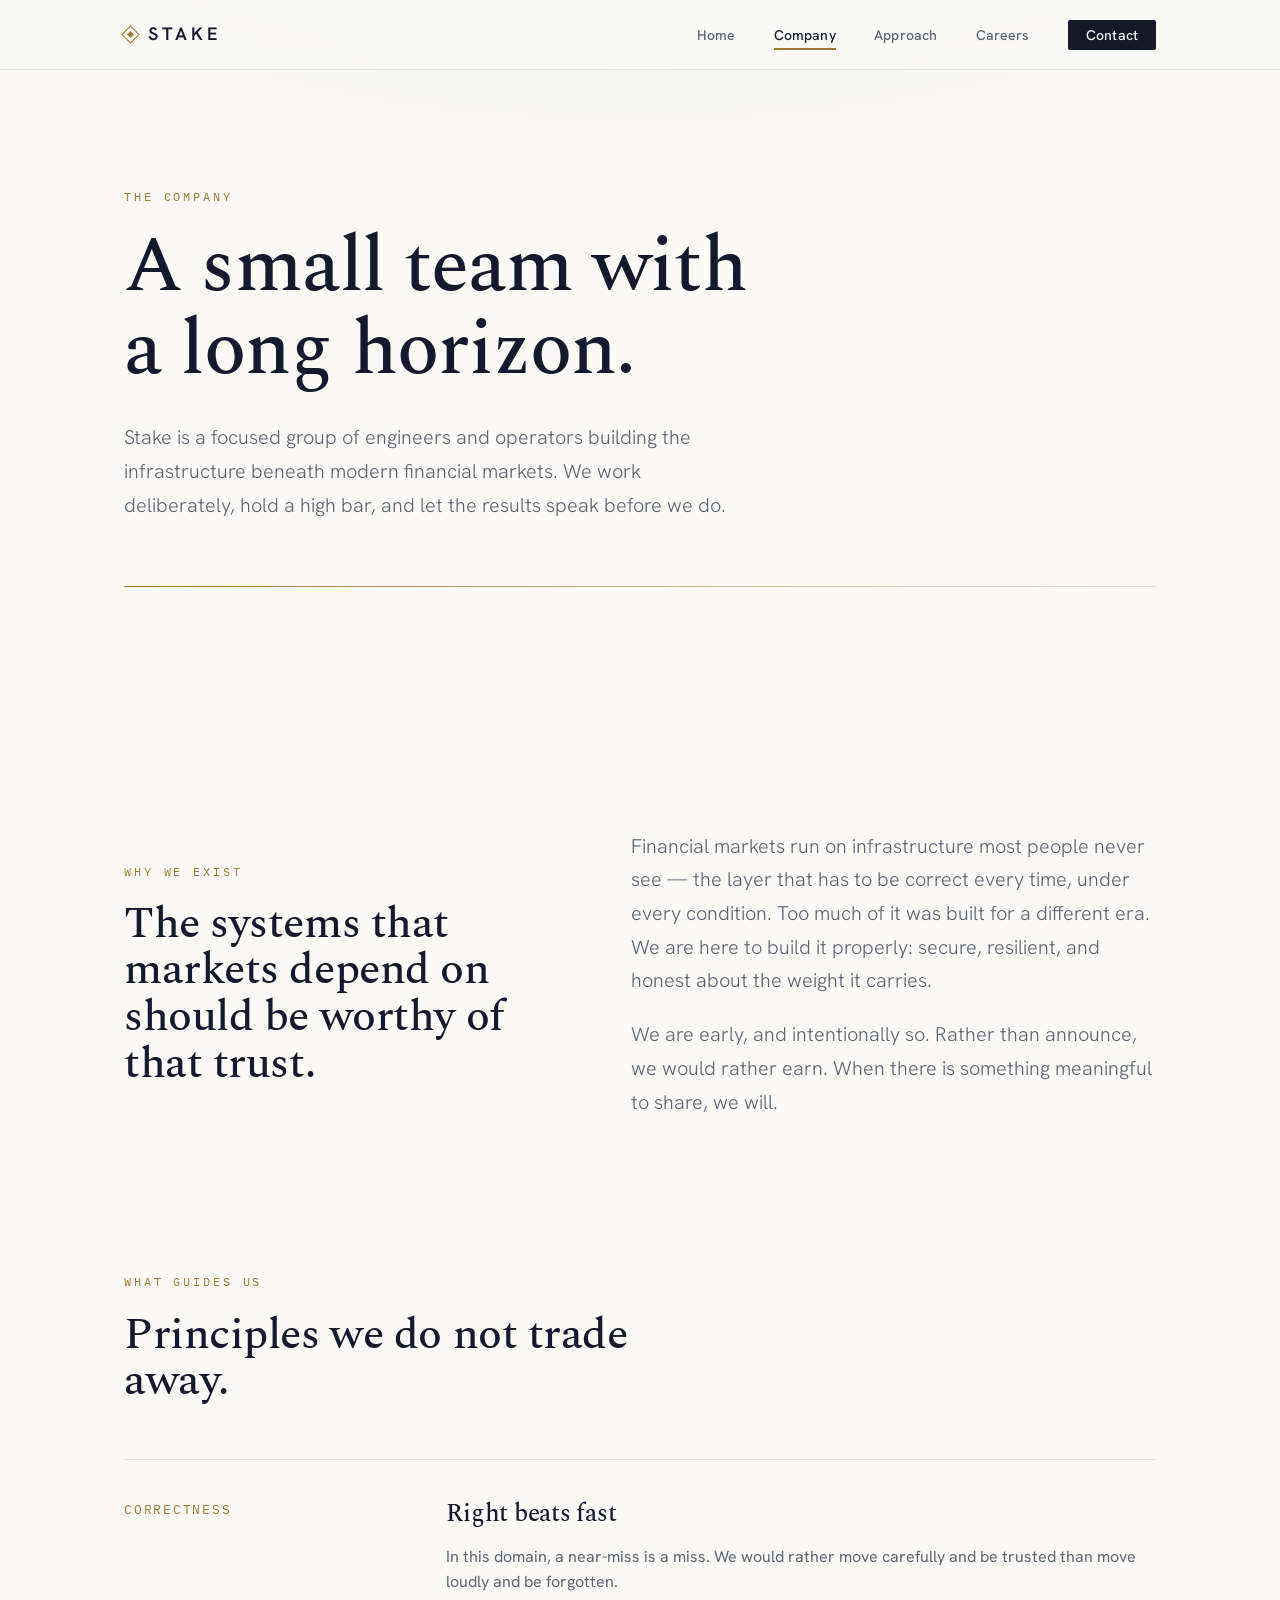
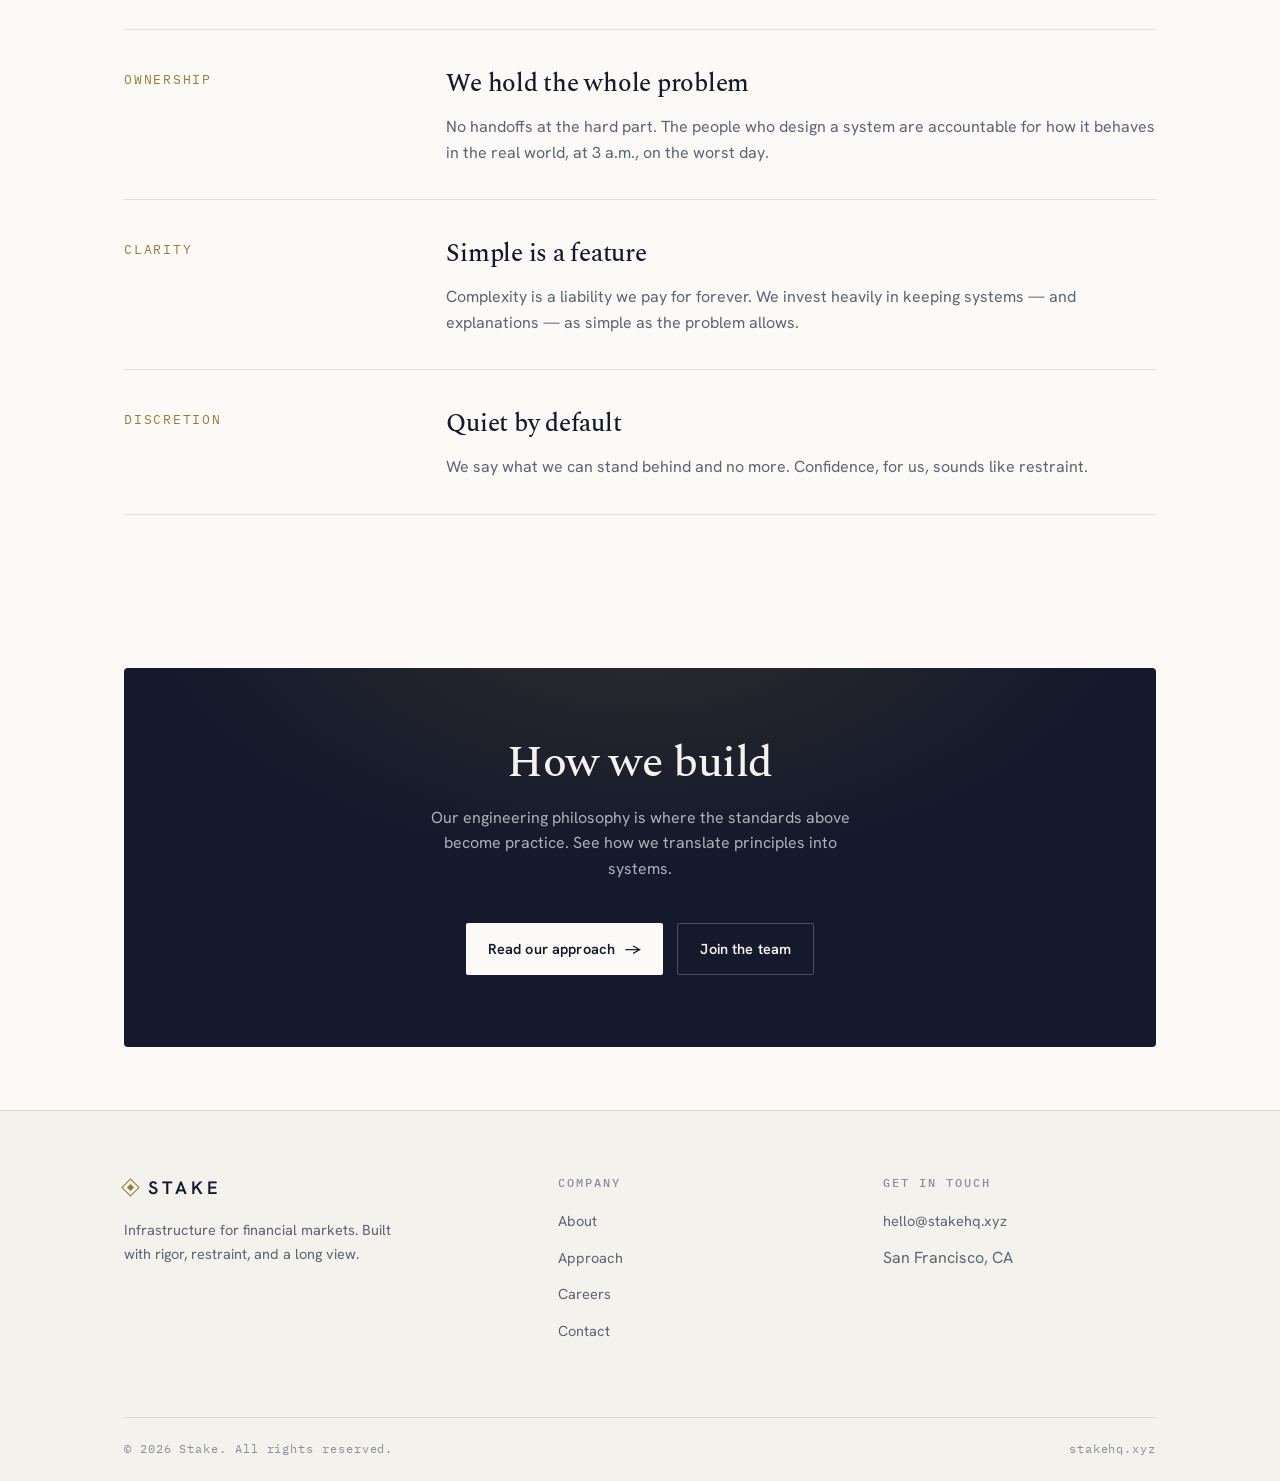
==== about.html @ 4cdca0f9 "Build multi-page institutional site: Home, Company, Approach, Careers, Contact Replace single-page s" ====
<!DOCTYPE html>
<html lang="en">
<head>
<meta charset="UTF-8" />
<meta name="viewport" content="width=device-width, initial-scale=1.0" />
<title>Company — Stake</title>
<meta name="description" content="Stake is a focused team building infrastructure for financial markets, guided by rigor, restraint, and a long view." />
<link rel="canonical" href="https://stakehq.xyz/about.html" />
<meta property="og:title" content="Company — Stake" />
<meta property="og:description" content="A focused team building infrastructure for financial markets." />
<meta property="og:type" content="website" />
<meta property="og:url" content="https://stakehq.xyz/about.html" />
<link rel="preconnect" href="https://fonts.googleapis.com" />
<link rel="preconnect" href="https://fonts.gstatic.com" crossorigin />
<link href="https://fonts.googleapis.com/css2?family=Hanken+Grotesk:wght@300;400;500;600&family=IBM+Plex+Mono:wght@400;500&family=Spectral:wght@400;500;600&display=swap" rel="stylesheet" />
<link rel="stylesheet" href="styles.css" />
</head>
<body>

  <header class="site-header">
    <div class="wrap nav">
      <a class="brand" href="index.html"><span class="mark" aria-hidden="true"></span>Stake</a>
      <button class="nav-toggle" aria-label="Menu" aria-expanded="false" aria-controls="nav-links">
        <svg viewBox="0 0 24 24" fill="none" stroke="currentColor" stroke-width="1.6"><path d="M3 6h18M3 12h18M3 18h18"/></svg>
      </button>
      <ul class="nav-links" id="nav-links">
        <li><a href="index.html">Home</a></li>
        <li><a href="about.html" aria-current="page">Company</a></li>
        <li><a href="approach.html">Approach</a></li>
        <li><a href="careers.html">Careers</a></li>
        <li><a class="nav-cta" href="contact.html">Contact</a></li>
      </ul>
    </div>
  </header>

  <main>
    <!-- Hero -->
    <section class="wrap hero">
      <p class="eyebrow fade d1">The company</p>
      <h1 class="display fade d2">A small team with<br />a long horizon.</h1>
      <p class="lede fade d3">Stake is a focused group of engineers and operators building the infrastructure beneath modern financial markets. We work deliberately, hold a high bar, and let the results speak before we do.</p>
      <div class="hairline" aria-hidden="true"></div>
    </section>

    <!-- Mission -->
    <section class="wrap section-tight">
      <div class="split">
        <div class="reveal">
          <p class="eyebrow">Why we exist</p>
          <h2 class="display">The systems that markets depend on should be worthy of that trust.</h2>
        </div>
        <div class="reveal">
          <p class="lede" style="max-width:60ch">Financial markets run on infrastructure most people never see — the layer that has to be correct every time, under every condition. Too much of it was built for a different era. We are here to build it properly: secure, resilient, and honest about the weight it carries.</p>
          <p class="lede" style="max-width:60ch;margin-top:20px">We are early, and intentionally so. Rather than announce, we would rather earn. When there is something meaningful to share, we will.</p>
        </div>
      </div>
    </section>

    <!-- Values -->
    <section class="wrap section">
      <div class="section-head reveal">
        <p class="eyebrow">What guides us</p>
        <h2 class="display">Principles we do not trade away.</h2>
      </div>
      <div class="rows reveal">
        <div class="row">
          <div class="k">Correctness</div>
          <div class="v">
            <h3>Right beats fast</h3>
            <p>In this domain, a near-miss is a miss. We would rather move carefully and be trusted than move loudly and be forgotten.</p>
          </div>
        </div>
        <div class="row">
          <div class="k">Ownership</div>
          <div class="v">
            <h3>We hold the whole problem</h3>
            <p>No handoffs at the hard part. The people who design a system are accountable for how it behaves in the real world, at 3 a.m., on the worst day.</p>
          </div>
        </div>
        <div class="row">
          <div class="k">Clarity</div>
          <div class="v">
            <h3>Simple is a feature</h3>
            <p>Complexity is a liability we pay for forever. We invest heavily in keeping systems — and explanations — as simple as the problem allows.</p>
          </div>
        </div>
        <div class="row">
          <div class="k">Discretion</div>
          <div class="v">
            <h3>Quiet by default</h3>
            <p>We say what we can stand behind and no more. Confidence, for us, sounds like restraint.</p>
          </div>
        </div>
      </div>
    </section>

    <!-- Approach teaser -->
    <section class="wrap section-tight">
      <div class="cta-band reveal">
        <h2 class="display">How we build</h2>
        <p>Our engineering philosophy is where the standards above become practice. See how we translate principles into systems.</p>
        <div class="hero-actions">
          <a class="btn btn-primary" href="approach.html" style="background:var(--paper);color:var(--ink)">Read our approach <span class="arrow" aria-hidden="true">→</span></a>
          <a class="btn btn-ghost" href="careers.html">Join the team</a>
        </div>
      </div>
    </section>
  </main>

  <footer class="site-footer">
    <div class="wrap">
      <div class="footer-top">
        <div>
          <a class="brand" href="index.html"><span class="mark" aria-hidden="true"></span>Stake</a>
          <p class="footer-blurb">Infrastructure for financial markets. Built with rigor, restraint, and a long view.</p>
        </div>
        <div class="footer-col">
          <h4>Company</h4>
          <ul>
            <li><a href="about.html">About</a></li>
            <li><a href="approach.html">Approach</a></li>
            <li><a href="careers.html">Careers</a></li>
            <li><a href="contact.html">Contact</a></li>
          </ul>
        </div>
        <div class="footer-col">
          <h4>Get in touch</h4>
          <ul>
            <li><a href="mailto:hello@stakehq.xyz">hello@stakehq.xyz</a></li>
            <li><span style="color:var(--muted)">San Francisco, CA</span></li>
          </ul>
        </div>
      </div>
      <div class="footer-bottom">
        <span>&copy; 2026 Stake. All rights reserved.</span>
        <span>stakehq.xyz</span>
      </div>
    </div>
  </footer>

  <script src="main.js"></script>
</body>
</html>
---- styles.css ----
/* ============================================================
   Stake — shared stylesheet
   Light, institutional identity for stakehq.xyz
   ============================================================ */

:root {
  /* Surfaces */
  --paper: #FBFAF7;
  --paper-2: #F4F2EC;
  --card: #FFFFFF;

  /* Ink */
  --ink: #14192B;
  --ink-2: #1E2440;
  --text: #2A3040;
  --muted: #5C6472;
  --muted-dim: #8A909C;

  /* Lines */
  --line: rgba(20, 25, 43, 0.10);
  --line-soft: rgba(20, 25, 43, 0.06);
  --line-strong: rgba(20, 25, 43, 0.18);

  /* Accents */
  --navy: #1B2545;
  --brass: #9A7A34;
  --brass-bright: #B8933F;
  --brass-soft: rgba(154, 122, 52, 0.14);

  /* Type */
  --serif: "Spectral", Georgia, "Times New Roman", serif;
  --sans: "Hanken Grotesk", system-ui, -apple-system, sans-serif;
  --mono: "IBM Plex Mono", ui-monospace, monospace;

  --maxw: 1160px;
  --pad: clamp(24px, 5vw, 72px);
}

* { box-sizing: border-box; margin: 0; padding: 0; }

html {
  -webkit-font-smoothing: antialiased;
  text-rendering: optimizeLegibility;
  scroll-behavior: smooth;
}

body {
  background: var(--paper);
  color: var(--text);
  font-family: var(--sans);
  font-weight: 400;
  line-height: 1.6;
  min-height: 100vh;
  min-height: 100dvh;
  display: flex;
  flex-direction: column;
  position: relative;
  overflow-x: hidden;
}

/* Faint ledger grid + top glow for depth */
body::before {
  content: "";
  position: fixed;
  inset: 0;
  background:
    radial-gradient(120% 60% at 50% -10%, rgba(27, 37, 69, 0.05), transparent 60%);
  pointer-events: none;
  z-index: 0;
}

.wrap {
  width: 100%;
  max-width: var(--maxw);
  margin-inline: auto;
  padding-inline: var(--pad);
  position: relative;
  z-index: 1;
}

a { color: inherit; }

/* ---------- Header / Nav ---------- */
.site-header {
  border-bottom: 1px solid var(--line);
  background: rgba(251, 250, 247, 0.82);
  backdrop-filter: saturate(140%) blur(10px);
  position: sticky;
  top: 0;
  z-index: 50;
}

.nav {
  display: flex;
  align-items: center;
  justify-content: space-between;
  gap: 20px;
  padding-block: 20px;
}

.brand {
  font-family: var(--sans);
  font-size: 18px;
  font-weight: 600;
  letter-spacing: 0.22em;
  text-transform: uppercase;
  color: var(--ink);
  text-decoration: none;
  display: inline-flex;
  align-items: center;
  gap: 11px;
}

.brand .mark {
  width: 13px;
  height: 13px;
  border: 1.5px solid var(--brass);
  transform: rotate(45deg);
  position: relative;
}
.brand .mark::after {
  content: "";
  position: absolute;
  inset: 3px;
  background: var(--brass);
}

.nav-links {
  display: flex;
  align-items: center;
  gap: clamp(18px, 3vw, 40px);
  list-style: none;
}

.nav-links a {
  font-size: 14px;
  font-weight: 500;
  letter-spacing: 0.01em;
  color: var(--muted);
  text-decoration: none;
  padding-block: 6px;
  position: relative;
  transition: color 0.25s ease;
}
.nav-links a:hover { color: var(--ink); }

.nav-links a[aria-current="page"] {
  color: var(--ink);
}
.nav-links a[aria-current="page"]::after {
  content: "";
  position: absolute;
  left: 0;
  right: 0;
  bottom: 0;
  height: 1.5px;
  background: var(--brass);
}

.nav-cta {
  font-family: var(--sans);
  font-size: 13.5px;
  font-weight: 600;
  letter-spacing: 0.02em;
  color: var(--paper) !important;
  background: var(--ink);
  padding: 10px 18px;
  border-radius: 2px;
  text-decoration: none;
  transition: background 0.25s ease, transform 0.25s ease;
}
.nav-cta:hover { background: var(--navy); transform: translateY(-1px); }

.nav-toggle {
  display: none;
  background: none;
  border: 1px solid var(--line-strong);
  border-radius: 2px;
  width: 40px;
  height: 38px;
  cursor: pointer;
  color: var(--ink);
  align-items: center;
  justify-content: center;
}
.nav-toggle svg { width: 20px; height: 20px; }

@media (max-width: 780px) {
  .nav-toggle { display: inline-flex; }
  .nav-links {
    position: fixed;
    inset: 73px 0 auto 0;
    flex-direction: column;
    align-items: stretch;
    gap: 0;
    background: var(--paper);
    border-bottom: 1px solid var(--line);
    padding: 8px var(--pad) 20px;
    box-shadow: 0 24px 40px -28px rgba(20, 25, 43, 0.4);
    transform: translateY(-12px);
    opacity: 0;
    pointer-events: none;
    transition: opacity 0.25s ease, transform 0.25s ease;
  }
  .nav-links.open {
    transform: translateY(0);
    opacity: 1;
    pointer-events: auto;
  }
  .nav-links li { border-bottom: 1px solid var(--line-soft); }
  .nav-links li:last-child { border-bottom: none; padding-top: 12px; }
  .nav-links a { display: block; padding-block: 14px; font-size: 16px; }
  .nav-links a[aria-current="page"]::after { display: none; }
  .nav-cta { display: inline-block; text-align: center; }
}

/* ---------- Shared type ---------- */
.eyebrow {
  font-family: var(--mono);
  font-size: 12px;
  letter-spacing: 0.24em;
  text-transform: uppercase;
  color: var(--brass);
  margin-bottom: 20px;
}

.display {
  font-family: var(--serif);
  font-weight: 500;
  line-height: 1.06;
  letter-spacing: -0.01em;
  color: var(--ink);
}

h1.display { font-size: clamp(40px, 6.2vw, 78px); }
h2.display { font-size: clamp(28px, 3.6vw, 44px); }
h3.display { font-size: clamp(21px, 2.2vw, 27px); }

.lede {
  font-size: clamp(17px, 1.55vw, 20px);
  font-weight: 300;
  color: var(--muted);
  line-height: 1.7;
  max-width: 56ch;
}

/* ---------- Buttons ---------- */
.btn {
  display: inline-flex;
  align-items: center;
  gap: 10px;
  font-size: 14.5px;
  font-weight: 600;
  letter-spacing: 0.01em;
  text-decoration: none;
  padding: 13px 22px;
  border-radius: 2px;
  transition: background 0.25s ease, color 0.25s ease, border-color 0.25s ease, transform 0.25s ease;
}
.btn .arrow { transition: transform 0.3s cubic-bezier(0.22, 1, 0.36, 1); }
.btn:hover .arrow { transform: translateX(4px); }

.btn-primary { background: var(--ink); color: var(--paper); }
.btn-primary:hover { background: var(--navy); transform: translateY(-1px); }

.btn-ghost {
  background: transparent;
  color: var(--ink);
  border: 1px solid var(--line-strong);
}
.btn-ghost:hover { border-color: var(--ink); background: var(--card); }

/* ---------- Sections ---------- */
main { flex: 1 0 auto; position: relative; z-index: 1; }

.section { padding-block: clamp(64px, 10vh, 128px); }
.section-tight { padding-block: clamp(48px, 7vh, 88px); }

.section-head { max-width: 62ch; margin-bottom: clamp(40px, 6vh, 64px); }
.section-head .lede { margin-top: 22px; }

.divider {
  height: 1px;
  background: var(--line);
  border: none;
}

/* Hero */
.hero { padding-block: clamp(72px, 13vh, 168px); }
.hero .lede { margin-top: 30px; }
.hero-actions {
  display: flex;
  flex-wrap: wrap;
  gap: 14px;
  margin-top: 42px;
}

.hairline {
  height: 1px;
  background: linear-gradient(to right, var(--brass), var(--line));
  margin-block: clamp(44px, 7vh, 72px);
  transform-origin: left center;
  transform: scaleX(0);
  animation: draw 1.1s cubic-bezier(0.22, 1, 0.36, 1) 0.3s forwards;
}
@keyframes draw { to { transform: scaleX(1); } }

/* Card grids */
.grid {
  display: grid;
  gap: clamp(20px, 2.4vw, 30px);
}
.grid-3 { grid-template-columns: repeat(3, 1fr); }
.grid-2 { grid-template-columns: repeat(2, 1fr); }

@media (max-width: 860px) {
  .grid-3 { grid-template-columns: 1fr; }
  .grid-2 { grid-template-columns: 1fr; }
}

.card {
  background: var(--card);
  border: 1px solid var(--line);
  border-radius: 3px;
  padding: clamp(26px, 3vw, 36px);
  position: relative;
  transition: border-color 0.3s ease, transform 0.3s ease, box-shadow 0.3s ease;
}
.card:hover {
  border-color: var(--line-strong);
  transform: translateY(-3px);
  box-shadow: 0 30px 50px -40px rgba(20, 25, 43, 0.45);
}

.card .idx {
  font-family: var(--mono);
  font-size: 12px;
  letter-spacing: 0.16em;
  color: var(--brass);
  margin-bottom: 20px;
}
.card h3 {
  font-family: var(--serif);
  font-size: 22px;
  font-weight: 500;
  color: var(--ink);
  margin-bottom: 12px;
  letter-spacing: -0.01em;
}
.card p { font-size: 15.5px; color: var(--muted); line-height: 1.68; }

/* Stat / principle rows */
.stat-row {
  display: grid;
  grid-template-columns: repeat(3, 1fr);
  gap: clamp(20px, 3vw, 40px);
}
@media (max-width: 720px) { .stat-row { grid-template-columns: 1fr; gap: 32px; } }

.stat .num {
  font-family: var(--serif);
  font-size: clamp(34px, 4.4vw, 52px);
  font-weight: 500;
  color: var(--ink);
  line-height: 1;
  letter-spacing: -0.02em;
}
.stat .cap {
  margin-top: 14px;
  font-size: 14.5px;
  color: var(--muted);
  max-width: 32ch;
}

/* Feature split */
.split {
  display: grid;
  grid-template-columns: 0.9fr 1.1fr;
  gap: clamp(32px, 6vw, 80px);
  align-items: center;
}
@media (max-width: 860px) { .split { grid-template-columns: 1fr; gap: 32px; } }

.panel {
  background: var(--ink);
  border-radius: 4px;
  padding: clamp(32px, 4vw, 52px);
  color: var(--paper);
  position: relative;
  overflow: hidden;
}
.panel::before {
  content: "";
  position: absolute;
  inset: 0;
  background:
    linear-gradient(120deg, transparent 40%, rgba(184, 147, 63, 0.10)),
    repeating-linear-gradient(0deg, rgba(255,255,255,0.04) 0 1px, transparent 1px 40px);
  pointer-events: none;
}
.panel .eyebrow { color: var(--brass-bright); }
.panel h2, .panel h3 { color: #F5F3EE; }
.panel p { color: rgba(232, 236, 243, 0.72); }

/* Definition list rows */
.rows { border-top: 1px solid var(--line); }
.row {
  display: grid;
  grid-template-columns: 0.4fr 1fr;
  gap: clamp(16px, 3vw, 48px);
  padding-block: clamp(24px, 3vw, 34px);
  border-bottom: 1px solid var(--line);
}
@media (max-width: 720px) { .row { grid-template-columns: 1fr; gap: 10px; } }
.row .k {
  font-family: var(--mono);
  font-size: 12.5px;
  letter-spacing: 0.14em;
  text-transform: uppercase;
  color: var(--brass);
  padding-top: 5px;
}
.row .v h3 {
  font-family: var(--serif);
  font-size: clamp(20px, 2.1vw, 25px);
  font-weight: 500;
  color: var(--ink);
  margin-bottom: 10px;
  letter-spacing: -0.01em;
}
.row .v p { font-size: 16px; color: var(--muted); }

/* CTA band */
.cta-band {
  background: var(--ink);
  border-radius: 4px;
  padding: clamp(40px, 6vw, 72px);
  text-align: center;
  position: relative;
  overflow: hidden;
}
.cta-band::before {
  content: "";
  position: absolute;
  inset: 0;
  background: radial-gradient(80% 120% at 50% -20%, rgba(184, 147, 63, 0.16), transparent 60%);
  pointer-events: none;
}
.cta-band h2 { color: #F5F3EE; position: relative; }
.cta-band p {
  color: rgba(232, 236, 243, 0.72);
  max-width: 48ch;
  margin: 18px auto 0;
  position: relative;
}
.cta-band .hero-actions { justify-content: center; position: relative; }
.cta-band .btn-ghost { color: #F5F3EE; border-color: rgba(255,255,255,0.24); }
.cta-band .btn-ghost:hover { border-color: rgba(255,255,255,0.6); background: rgba(255,255,255,0.04); }

/* ---------- Careers ---------- */
.role {
  display: grid;
  grid-template-columns: 1.4fr 0.9fr 0.7fr auto;
  gap: 20px;
  align-items: center;
  padding-block: 28px;
  border-bottom: 1px solid var(--line);
  transition: background 0.25s ease;
}
.role:first-child { border-top: 1px solid var(--line); }
.role .title {
  font-family: var(--serif);
  font-size: clamp(19px, 2vw, 23px);
  font-weight: 500;
  color: var(--ink);
  letter-spacing: -0.01em;
}
.role .meta { font-size: 14px; color: var(--muted); }
.role .apply {
  font-size: 14px;
  font-weight: 600;
  color: var(--ink);
  text-decoration: none;
  display: inline-flex;
  align-items: center;
  gap: 8px;
  white-space: nowrap;
}
.role .apply .arrow { transition: transform 0.3s cubic-bezier(0.22,1,0.36,1); color: var(--brass); }
.role .apply:hover .arrow { transform: translateX(4px); }
@media (max-width: 780px) {
  .role { grid-template-columns: 1fr; gap: 6px; padding-block: 24px; align-items: start; }
  .role .apply { margin-top: 6px; }
}

/* ---------- Contact ---------- */
.contact-grid {
  display: grid;
  grid-template-columns: 1.1fr 0.9fr;
  gap: clamp(36px, 6vw, 80px);
  align-items: start;
}
@media (max-width: 860px) { .contact-grid { grid-template-columns: 1fr; gap: 40px; } }

.contact-link {
  display: inline-block;
  font-family: var(--serif);
  font-size: clamp(24px, 3.4vw, 38px);
  font-weight: 500;
  color: var(--ink);
  text-decoration: none;
  position: relative;
  padding-bottom: 4px;
  letter-spacing: -0.01em;
}
.contact-link::after {
  content: "";
  position: absolute;
  left: 0; bottom: 0;
  width: 100%; height: 1.5px;
  background: var(--line-strong);
  transform-origin: right center;
  transition: transform 0.4s cubic-bezier(0.22,1,0.36,1), background 0.4s ease;
}
.contact-link:hover::after { background: var(--brass); }

.info-block { margin-bottom: 30px; }
.info-block .k {
  font-family: var(--mono);
  font-size: 12px;
  letter-spacing: 0.18em;
  text-transform: uppercase;
  color: var(--muted-dim);
  margin-bottom: 8px;
}
.info-block .v { font-size: 16px; color: var(--text); }

/* ---------- Footer ---------- */
.site-footer {
  border-top: 1px solid var(--line);
  background: var(--paper-2);
  flex-shrink: 0;
  margin-top: auto;
}
.footer-top {
  display: grid;
  grid-template-columns: 1.4fr 1fr 1fr;
  gap: clamp(28px, 4vw, 56px);
  padding-block: clamp(48px, 7vh, 72px);
}
@media (max-width: 720px) { .footer-top { grid-template-columns: 1fr; gap: 32px; } }

.footer-top .brand { margin-bottom: 16px; }
.footer-blurb { font-size: 14.5px; color: var(--muted); max-width: 34ch; }

.footer-col h4 {
  font-family: var(--mono);
  font-size: 11.5px;
  letter-spacing: 0.18em;
  text-transform: uppercase;
  color: var(--muted-dim);
  margin-bottom: 16px;
  font-weight: 500;
}
.footer-col ul { list-style: none; }
.footer-col li { margin-bottom: 11px; }
.footer-col a {
  font-size: 14.5px;
  color: var(--muted);
  text-decoration: none;
  transition: color 0.2s ease;
}
.footer-col a:hover { color: var(--ink); }

.footer-bottom {
  border-top: 1px solid var(--line);
  display: flex;
  align-items: center;
  justify-content: space-between;
  gap: 12px;
  padding-block: 22px;
  font-family: var(--mono);
  font-size: 11.5px;
  letter-spacing: 0.08em;
  color: var(--muted-dim);
}
@media (max-width: 560px) {
  .footer-bottom { flex-direction: column; align-items: flex-start; gap: 8px; }
}

/* ---------- Entrance animation ---------- */
.fade {
  opacity: 0;
  transform: translateY(16px);
  animation: rise 0.9s cubic-bezier(0.22, 1, 0.36, 1) forwards;
}
.d1 { animation-delay: 0.04s; }
.d2 { animation-delay: 0.12s; }
.d3 { animation-delay: 0.20s; }
.d4 { animation-delay: 0.30s; }
.d5 { animation-delay: 0.42s; }
@keyframes rise { to { opacity: 1; transform: translateY(0); } }

/* Reveal on scroll */
.reveal { opacity: 0; transform: translateY(22px); transition: opacity 0.7s cubic-bezier(0.22,1,0.36,1), transform 0.7s cubic-bezier(0.22,1,0.36,1); }
.reveal.in { opacity: 1; transform: translateY(0); }

@media (prefers-reduced-motion: reduce) {
  *, *::before, *::after { animation: none !important; transition: none !important; }
  .hairline { transform: scaleX(1); }
  .fade, .reveal { opacity: 1; transform: none; }
}
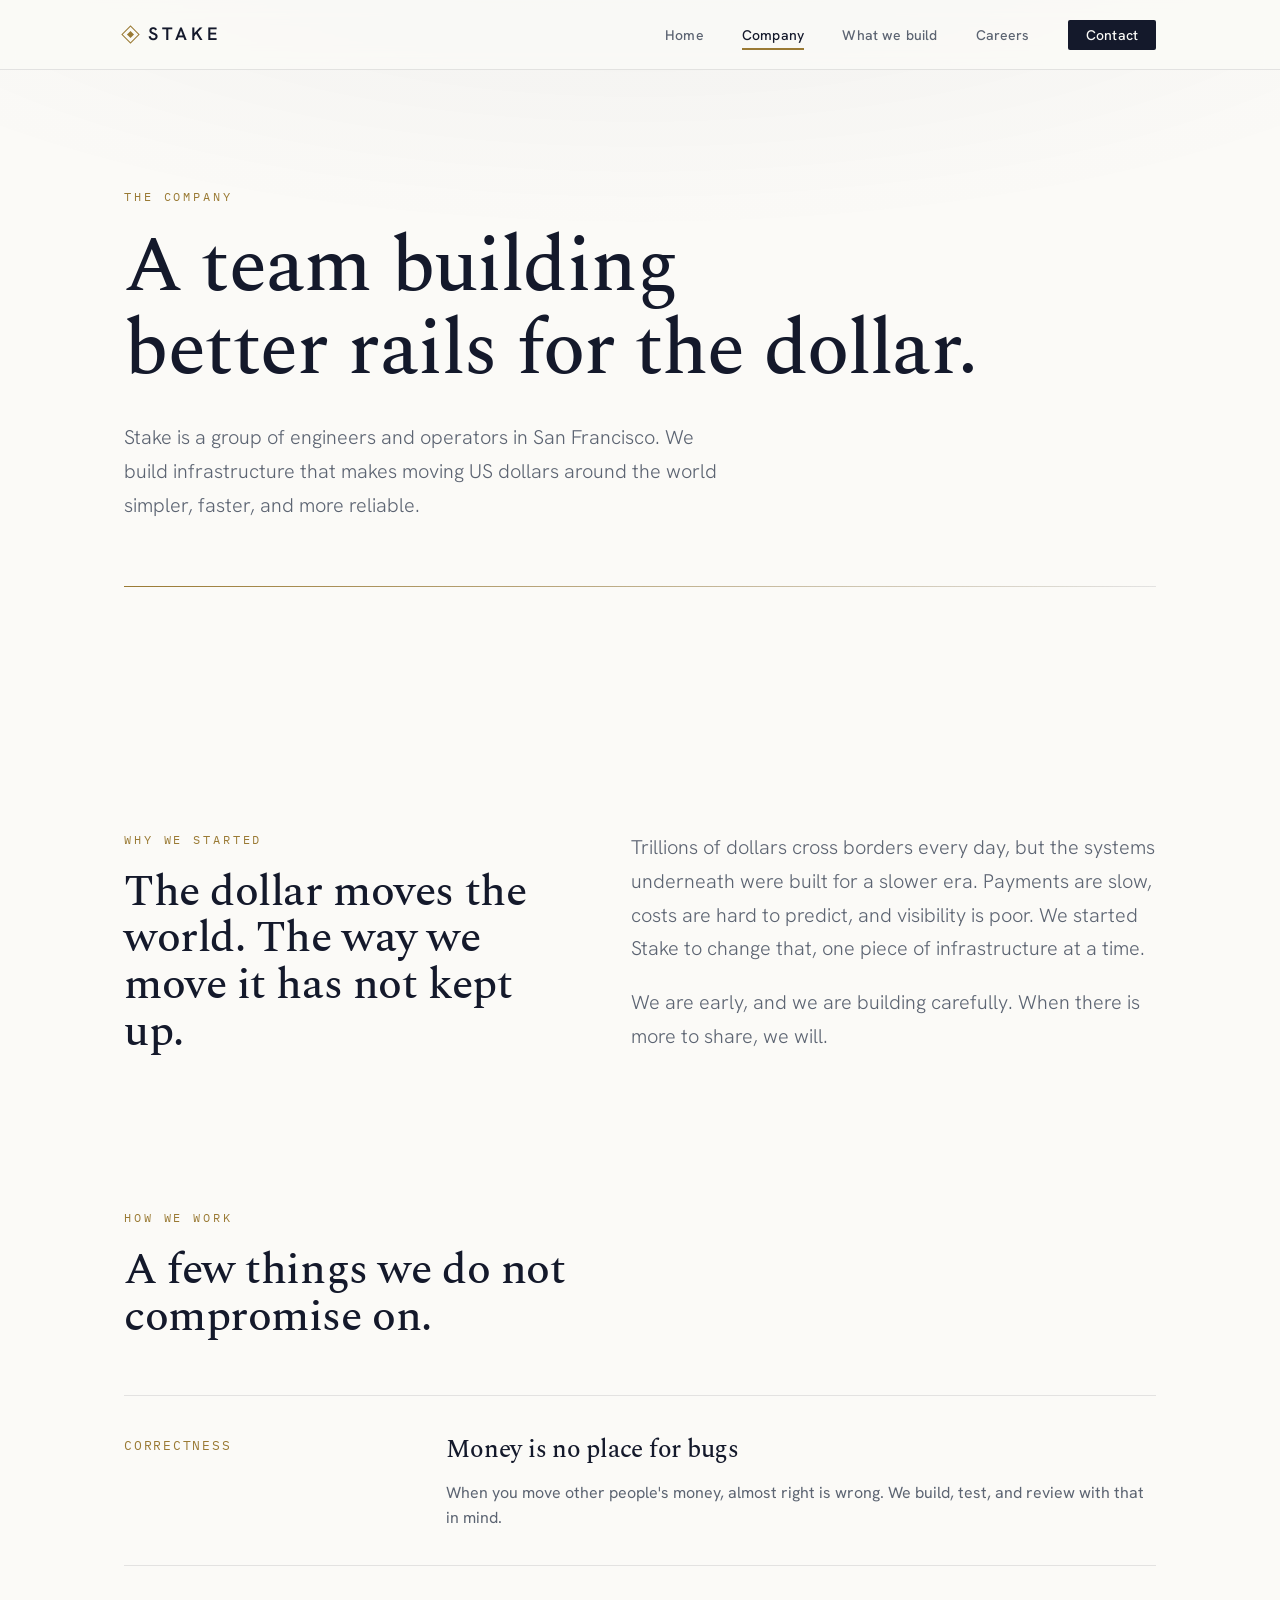
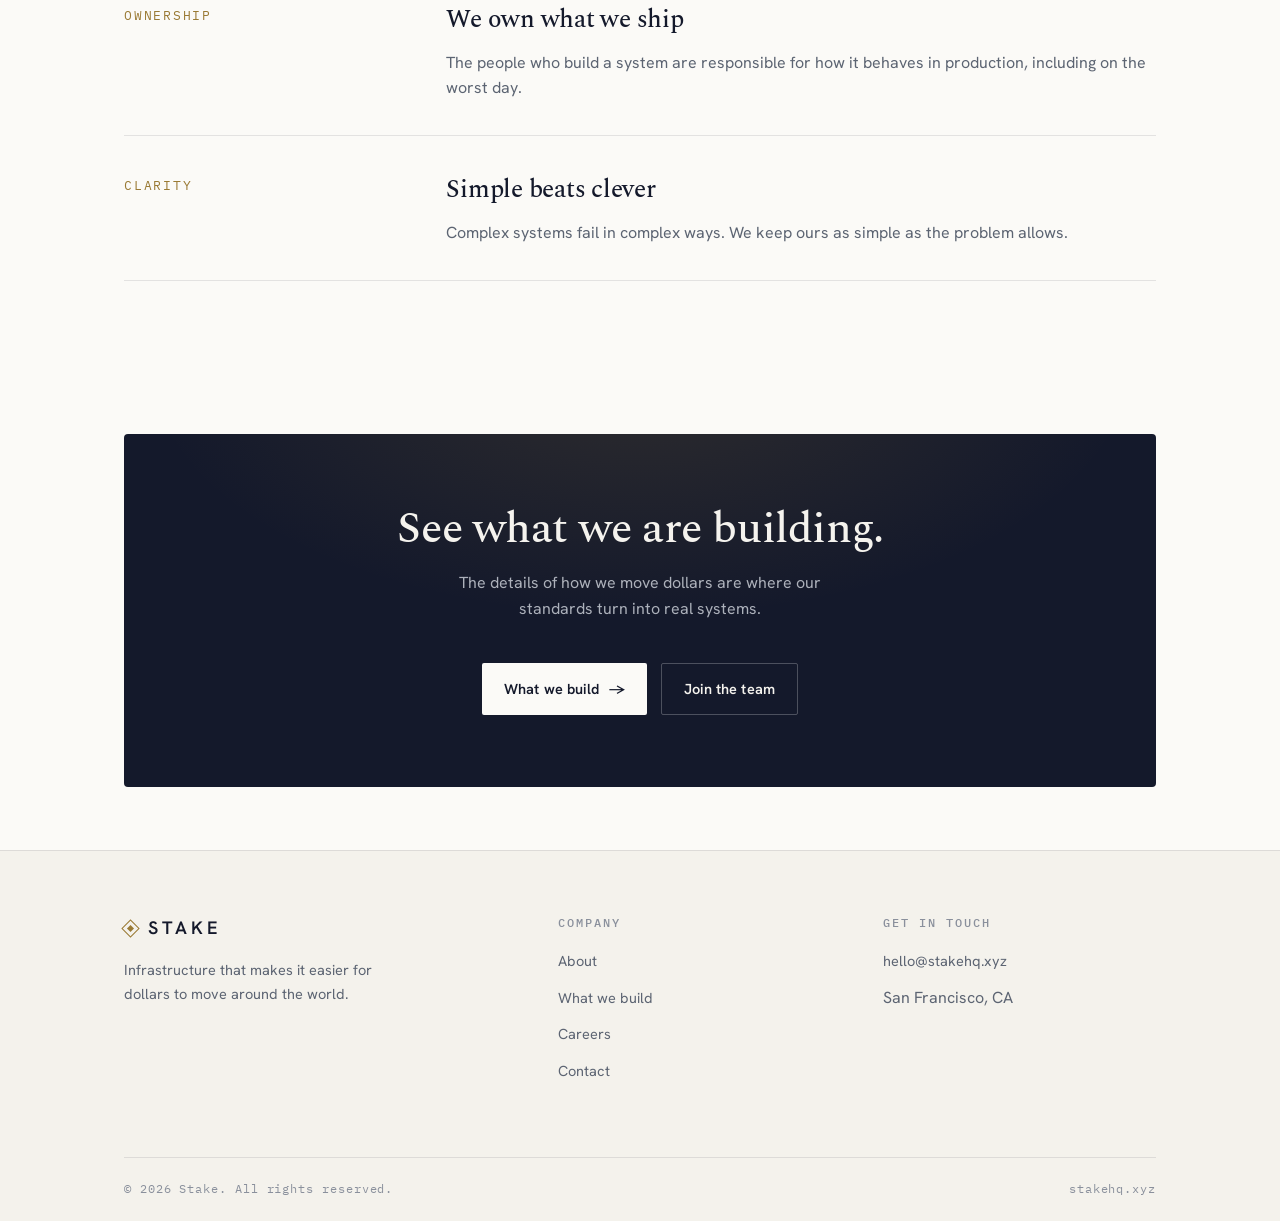
==== commit 7e6a5df2: "Rewrite site copy: concrete positioning, remove filler and em dashes - Anchor messaging on making it" ====
--- a/about.html
+++ b/about.html
@@ -3,11 +3,11 @@
 <head>
 <meta charset="UTF-8" />
 <meta name="viewport" content="width=device-width, initial-scale=1.0" />
-<title>Company — Stake</title>
-<meta name="description" content="Stake is a focused team building infrastructure for financial markets, guided by rigor, restraint, and a long view." />
+<title>Company | Stake</title>
+<meta name="description" content="Stake is a team in San Francisco building infrastructure that makes it easier for US dollars to move around the world." />
 <link rel="canonical" href="https://stakehq.xyz/about.html" />
-<meta property="og:title" content="Company — Stake" />
-<meta property="og:description" content="A focused team building infrastructure for financial markets." />
+<meta property="og:title" content="Company | Stake" />
+<meta property="og:description" content="A team building better rails for the dollar." />
 <meta property="og:type" content="website" />
 <meta property="og:url" content="https://stakehq.xyz/about.html" />
 <link rel="preconnect" href="https://fonts.googleapis.com" />
@@ -26,7 +26,7 @@
       <ul class="nav-links" id="nav-links">
         <li><a href="index.html">Home</a></li>
         <li><a href="about.html" aria-current="page">Company</a></li>
-        <li><a href="approach.html">Approach</a></li>
+        <li><a href="approach.html">What we build</a></li>
         <li><a href="careers.html">Careers</a></li>
         <li><a class="nav-cta" href="contact.html">Contact</a></li>
       </ul>
@@ -37,8 +37,8 @@
     <!-- Hero -->
     <section class="wrap hero">
       <p class="eyebrow fade d1">The company</p>
-      <h1 class="display fade d2">A small team with<br />a long horizon.</h1>
-      <p class="lede fade d3">Stake is a focused group of engineers and operators building the infrastructure beneath modern financial markets. We work deliberately, hold a high bar, and let the results speak before we do.</p>
+      <h1 class="display fade d2">A team building<br />better rails for the dollar.</h1>
+      <p class="lede fade d3">Stake is a group of engineers and operators in San Francisco. We build infrastructure that makes moving US dollars around the world simpler, faster, and more reliable.</p>
       <div class="hairline" aria-hidden="true"></div>
     </section>
 
@@ -46,12 +46,12 @@
     <section class="wrap section-tight">
       <div class="split">
         <div class="reveal">
-          <p class="eyebrow">Why we exist</p>
-          <h2 class="display">The systems that markets depend on should be worthy of that trust.</h2>
+          <p class="eyebrow">Why we started</p>
+          <h2 class="display">The dollar moves the world. The way we move it has not kept up.</h2>
         </div>
         <div class="reveal">
-          <p class="lede" style="max-width:60ch">Financial markets run on infrastructure most people never see — the layer that has to be correct every time, under every condition. Too much of it was built for a different era. We are here to build it properly: secure, resilient, and honest about the weight it carries.</p>
-          <p class="lede" style="max-width:60ch;margin-top:20px">We are early, and intentionally so. Rather than announce, we would rather earn. When there is something meaningful to share, we will.</p>
+          <p class="lede" style="max-width:60ch">Trillions of dollars cross borders every day, but the systems underneath were built for a slower era. Payments are slow, costs are hard to predict, and visibility is poor. We started Stake to change that, one piece of infrastructure at a time.</p>
+          <p class="lede" style="max-width:60ch;margin-top:20px">We are early, and we are building carefully. When there is more to share, we will.</p>
         </div>
       </div>
     </section>
@@ -59,48 +59,41 @@
     <!-- Values -->
     <section class="wrap section">
       <div class="section-head reveal">
-        <p class="eyebrow">What guides us</p>
-        <h2 class="display">Principles we do not trade away.</h2>
+        <p class="eyebrow">How we work</p>
+        <h2 class="display">A few things we do not compromise on.</h2>
       </div>
       <div class="rows reveal">
         <div class="row">
           <div class="k">Correctness</div>
           <div class="v">
-            <h3>Right beats fast</h3>
-            <p>In this domain, a near-miss is a miss. We would rather move carefully and be trusted than move loudly and be forgotten.</p>
+            <h3>Money is no place for bugs</h3>
+            <p>When you move other people's money, almost right is wrong. We build, test, and review with that in mind.</p>
           </div>
         </div>
         <div class="row">
           <div class="k">Ownership</div>
           <div class="v">
-            <h3>We hold the whole problem</h3>
-            <p>No handoffs at the hard part. The people who design a system are accountable for how it behaves in the real world, at 3 a.m., on the worst day.</p>
+            <h3>We own what we ship</h3>
+            <p>The people who build a system are responsible for how it behaves in production, including on the worst day.</p>
           </div>
         </div>
         <div class="row">
           <div class="k">Clarity</div>
           <div class="v">
-            <h3>Simple is a feature</h3>
-            <p>Complexity is a liability we pay for forever. We invest heavily in keeping systems — and explanations — as simple as the problem allows.</p>
-          </div>
-        </div>
-        <div class="row">
-          <div class="k">Discretion</div>
-          <div class="v">
-            <h3>Quiet by default</h3>
-            <p>We say what we can stand behind and no more. Confidence, for us, sounds like restraint.</p>
+            <h3>Simple beats clever</h3>
+            <p>Complex systems fail in complex ways. We keep ours as simple as the problem allows.</p>
           </div>
         </div>
       </div>
     </section>
 
-    <!-- Approach teaser -->
+    <!-- CTA -->
     <section class="wrap section-tight">
       <div class="cta-band reveal">
-        <h2 class="display">How we build</h2>
-        <p>Our engineering philosophy is where the standards above become practice. See how we translate principles into systems.</p>
+        <h2 class="display">See what we are building.</h2>
+        <p>The details of how we move dollars are where our standards turn into real systems.</p>
         <div class="hero-actions">
-          <a class="btn btn-primary" href="approach.html" style="background:var(--paper);color:var(--ink)">Read our approach <span class="arrow" aria-hidden="true">→</span></a>
+          <a class="btn btn-primary" href="approach.html" style="background:var(--paper);color:var(--ink)">What we build <span class="arrow" aria-hidden="true">→</span></a>
           <a class="btn btn-ghost" href="careers.html">Join the team</a>
         </div>
       </div>
@@ -112,13 +105,13 @@
       <div class="footer-top">
         <div>
           <a class="brand" href="index.html"><span class="mark" aria-hidden="true"></span>Stake</a>
-          <p class="footer-blurb">Infrastructure for financial markets. Built with rigor, restraint, and a long view.</p>
+          <p class="footer-blurb">Infrastructure that makes it easier for dollars to move around the world.</p>
         </div>
         <div class="footer-col">
           <h4>Company</h4>
           <ul>
             <li><a href="about.html">About</a></li>
-            <li><a href="approach.html">Approach</a></li>
+            <li><a href="approach.html">What we build</a></li>
             <li><a href="careers.html">Careers</a></li>
             <li><a href="contact.html">Contact</a></li>
           </ul>
--- a/styles.css
+++ b/styles.css
@@ -1,5 +1,5 @@
 /* ============================================================
-   Stake — shared stylesheet
+   Stake shared stylesheet
    Light, institutional identity for stakehq.xyz
    ============================================================ */
 
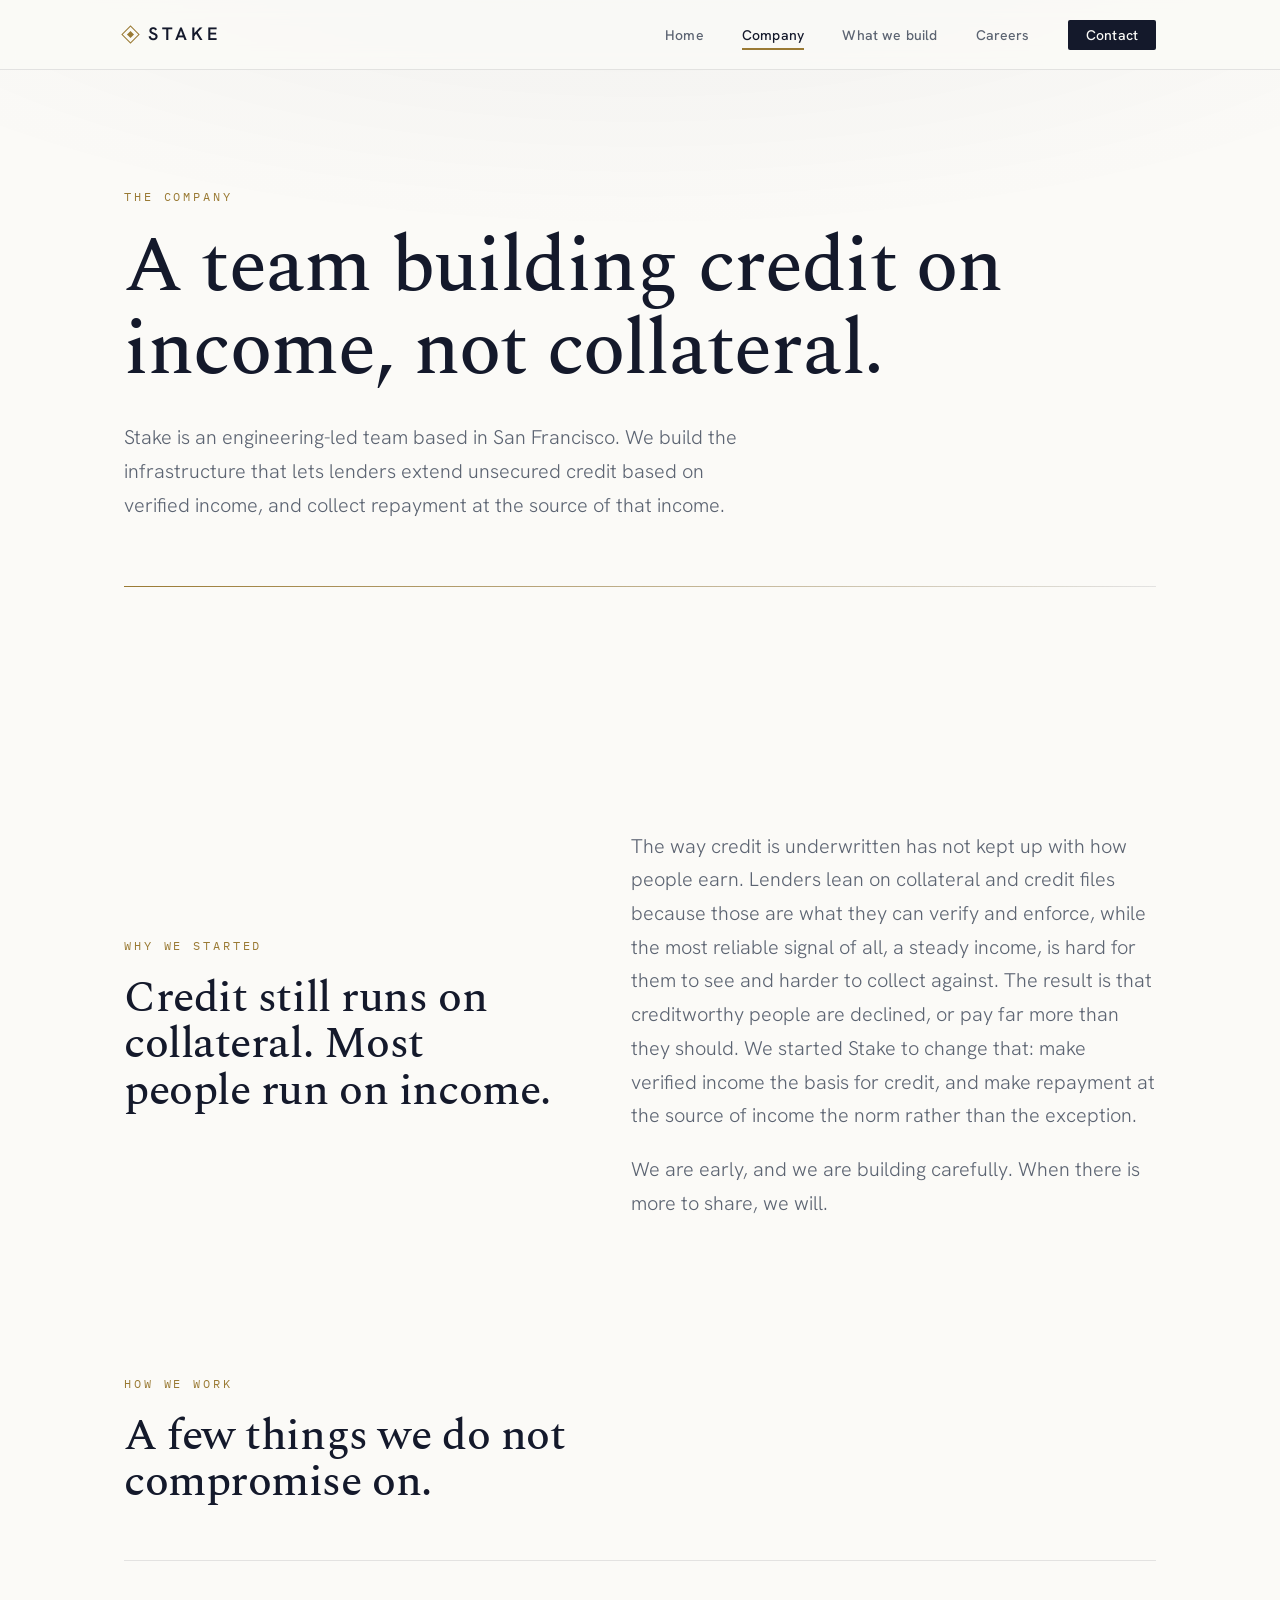
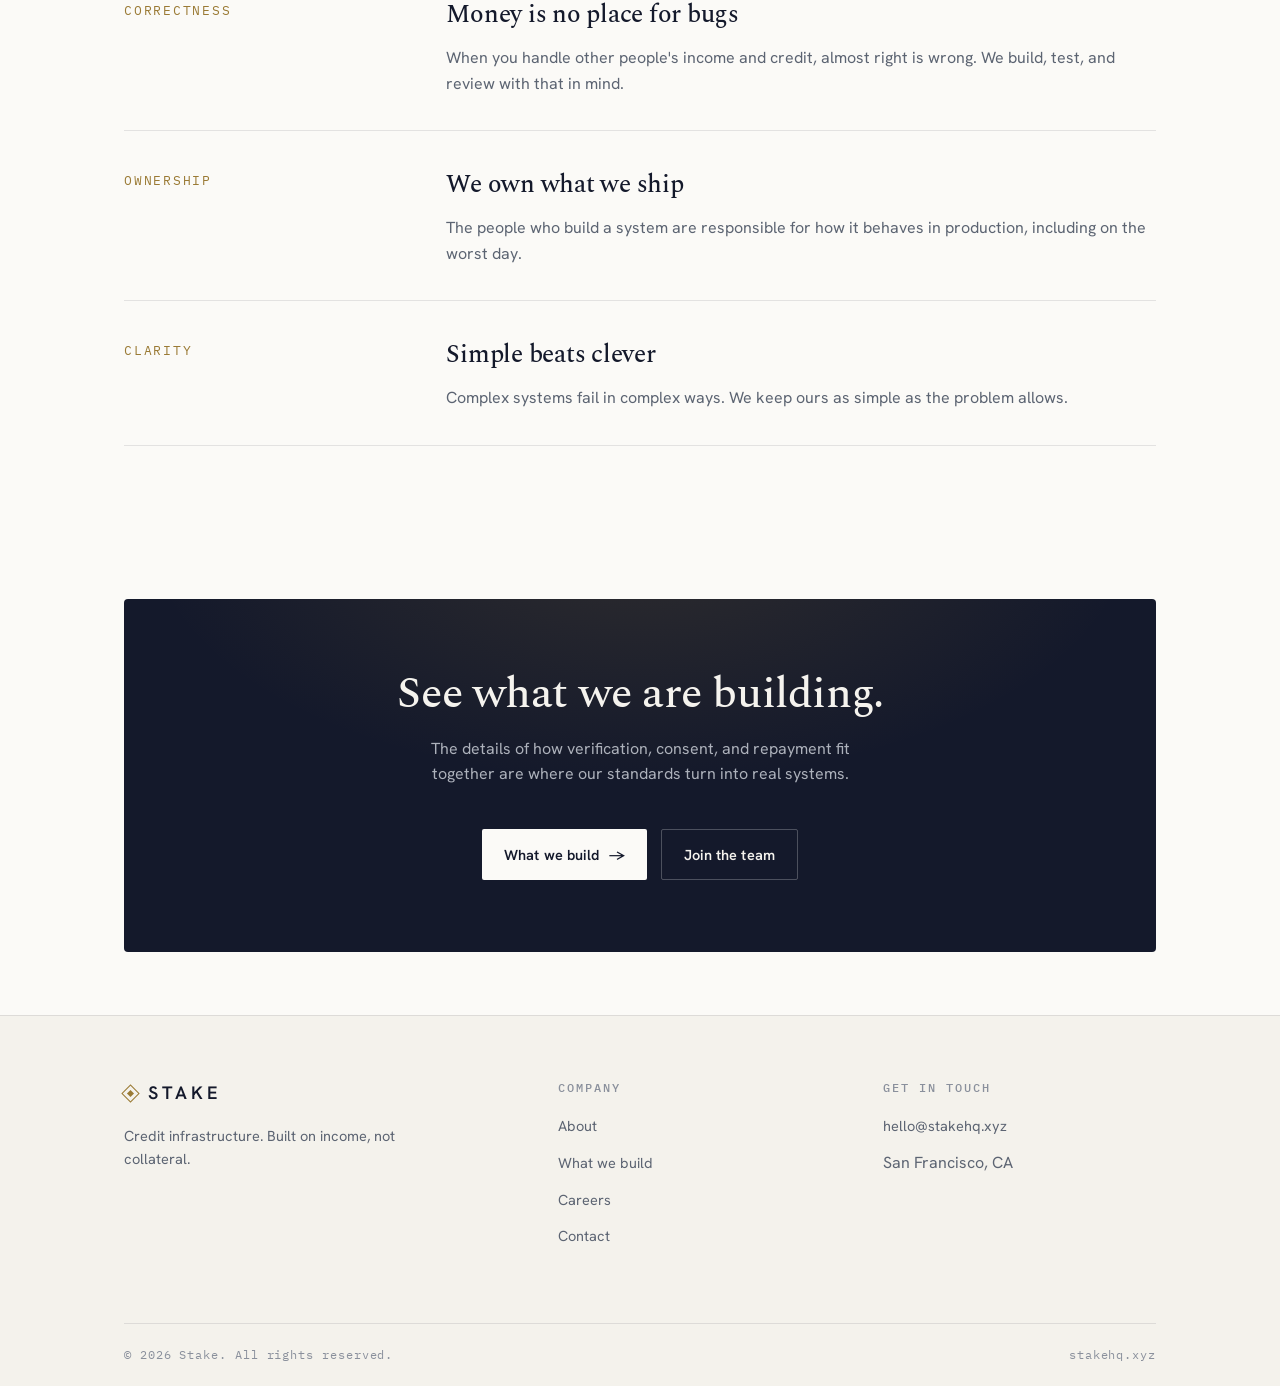
==== commit 77db2b61: "Reposition site from dollar payments to credit infrastructure Rewrites the marketing copy across all" ====
--- a/about.html
+++ b/about.html
@@ -4,10 +4,10 @@
 <meta charset="UTF-8" />
 <meta name="viewport" content="width=device-width, initial-scale=1.0" />
 <title>Company | Stake</title>
-<meta name="description" content="Stake is a team in San Francisco building infrastructure that makes it easier for US dollars to move around the world." />
+<meta name="description" content="Stake is a team in San Francisco building infrastructure for credit based on verified income rather than collateral." />
 <link rel="canonical" href="https://stakehq.xyz/about.html" />
 <meta property="og:title" content="Company | Stake" />
-<meta property="og:description" content="A team building better rails for the dollar." />
+<meta property="og:description" content="A team building credit on income, not collateral." />
 <meta property="og:type" content="website" />
 <meta property="og:url" content="https://stakehq.xyz/about.html" />
 <link rel="preconnect" href="https://fonts.googleapis.com" />
@@ -37,8 +37,8 @@
     <!-- Hero -->
     <section class="wrap hero">
       <p class="eyebrow fade d1">The company</p>
-      <h1 class="display fade d2">A team building<br />better rails for the dollar.</h1>
-      <p class="lede fade d3">Stake is a group of engineers and operators in San Francisco. We build infrastructure that makes moving US dollars around the world simpler, faster, and more reliable.</p>
+      <h1 class="display fade d2">A team building credit on<br />income, not collateral.</h1>
+      <p class="lede fade d3">Stake is an engineering-led team based in San Francisco. We build the infrastructure that lets lenders extend unsecured credit based on verified income, and collect repayment at the source of that income.</p>
       <div class="hairline" aria-hidden="true"></div>
     </section>
 
@@ -47,10 +47,10 @@
       <div class="split">
         <div class="reveal">
           <p class="eyebrow">Why we started</p>
-          <h2 class="display">The dollar moves the world. The way we move it has not kept up.</h2>
+          <h2 class="display">Credit still runs on collateral. Most people run on income.</h2>
         </div>
         <div class="reveal">
-          <p class="lede" style="max-width:60ch">Trillions of dollars cross borders every day, but the systems underneath were built for a slower era. Payments are slow, costs are hard to predict, and visibility is poor. We started Stake to change that, one piece of infrastructure at a time.</p>
+          <p class="lede" style="max-width:60ch">The way credit is underwritten has not kept up with how people earn. Lenders lean on collateral and credit files because those are what they can verify and enforce, while the most reliable signal of all, a steady income, is hard for them to see and harder to collect against. The result is that creditworthy people are declined, or pay far more than they should. We started Stake to change that: make verified income the basis for credit, and make repayment at the source of income the norm rather than the exception.</p>
           <p class="lede" style="max-width:60ch;margin-top:20px">We are early, and we are building carefully. When there is more to share, we will.</p>
         </div>
       </div>
@@ -67,7 +67,7 @@
           <div class="k">Correctness</div>
           <div class="v">
             <h3>Money is no place for bugs</h3>
-            <p>When you move other people's money, almost right is wrong. We build, test, and review with that in mind.</p>
+            <p>When you handle other people's income and credit, almost right is wrong. We build, test, and review with that in mind.</p>
           </div>
         </div>
         <div class="row">
@@ -91,7 +91,7 @@
     <section class="wrap section-tight">
       <div class="cta-band reveal">
         <h2 class="display">See what we are building.</h2>
-        <p>The details of how we move dollars are where our standards turn into real systems.</p>
+        <p>The details of how verification, consent, and repayment fit together are where our standards turn into real systems.</p>
         <div class="hero-actions">
           <a class="btn btn-primary" href="approach.html" style="background:var(--paper);color:var(--ink)">What we build <span class="arrow" aria-hidden="true">→</span></a>
           <a class="btn btn-ghost" href="careers.html">Join the team</a>
@@ -105,7 +105,7 @@
       <div class="footer-top">
         <div>
           <a class="brand" href="index.html"><span class="mark" aria-hidden="true"></span>Stake</a>
-          <p class="footer-blurb">Infrastructure that makes it easier for dollars to move around the world.</p>
+          <p class="footer-blurb">Credit infrastructure. Built on income, not collateral.</p>
         </div>
         <div class="footer-col">
           <h4>Company</h4>
--- a/styles.css
+++ b/styles.css
@@ -402,7 +402,7 @@
 .panel h2, .panel h3 { color: #F5F3EE; }
 .panel p { color: rgba(232, 236, 243, 0.72); }
 
-/* Definition list rows */
+/* Key-value rows */
 .rows { border-top: 1px solid var(--line); }
 .row {
   display: grid;
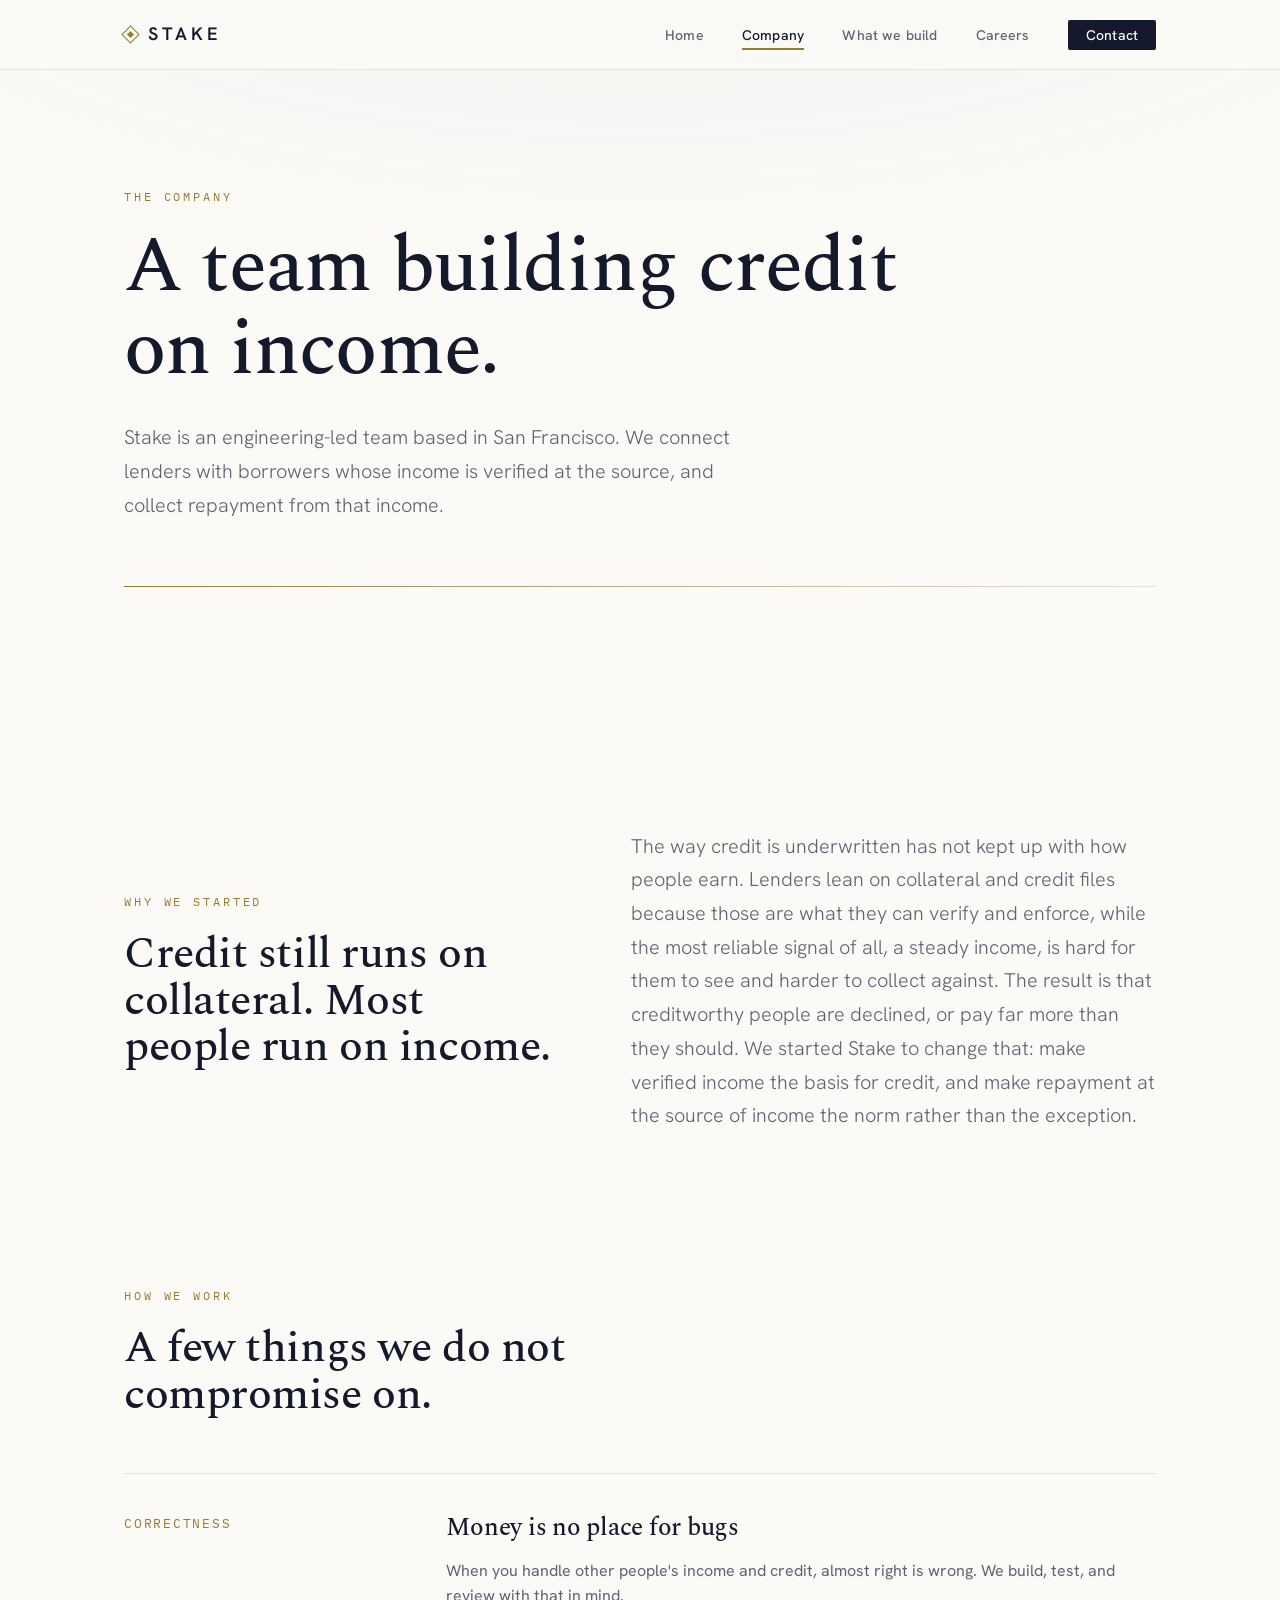
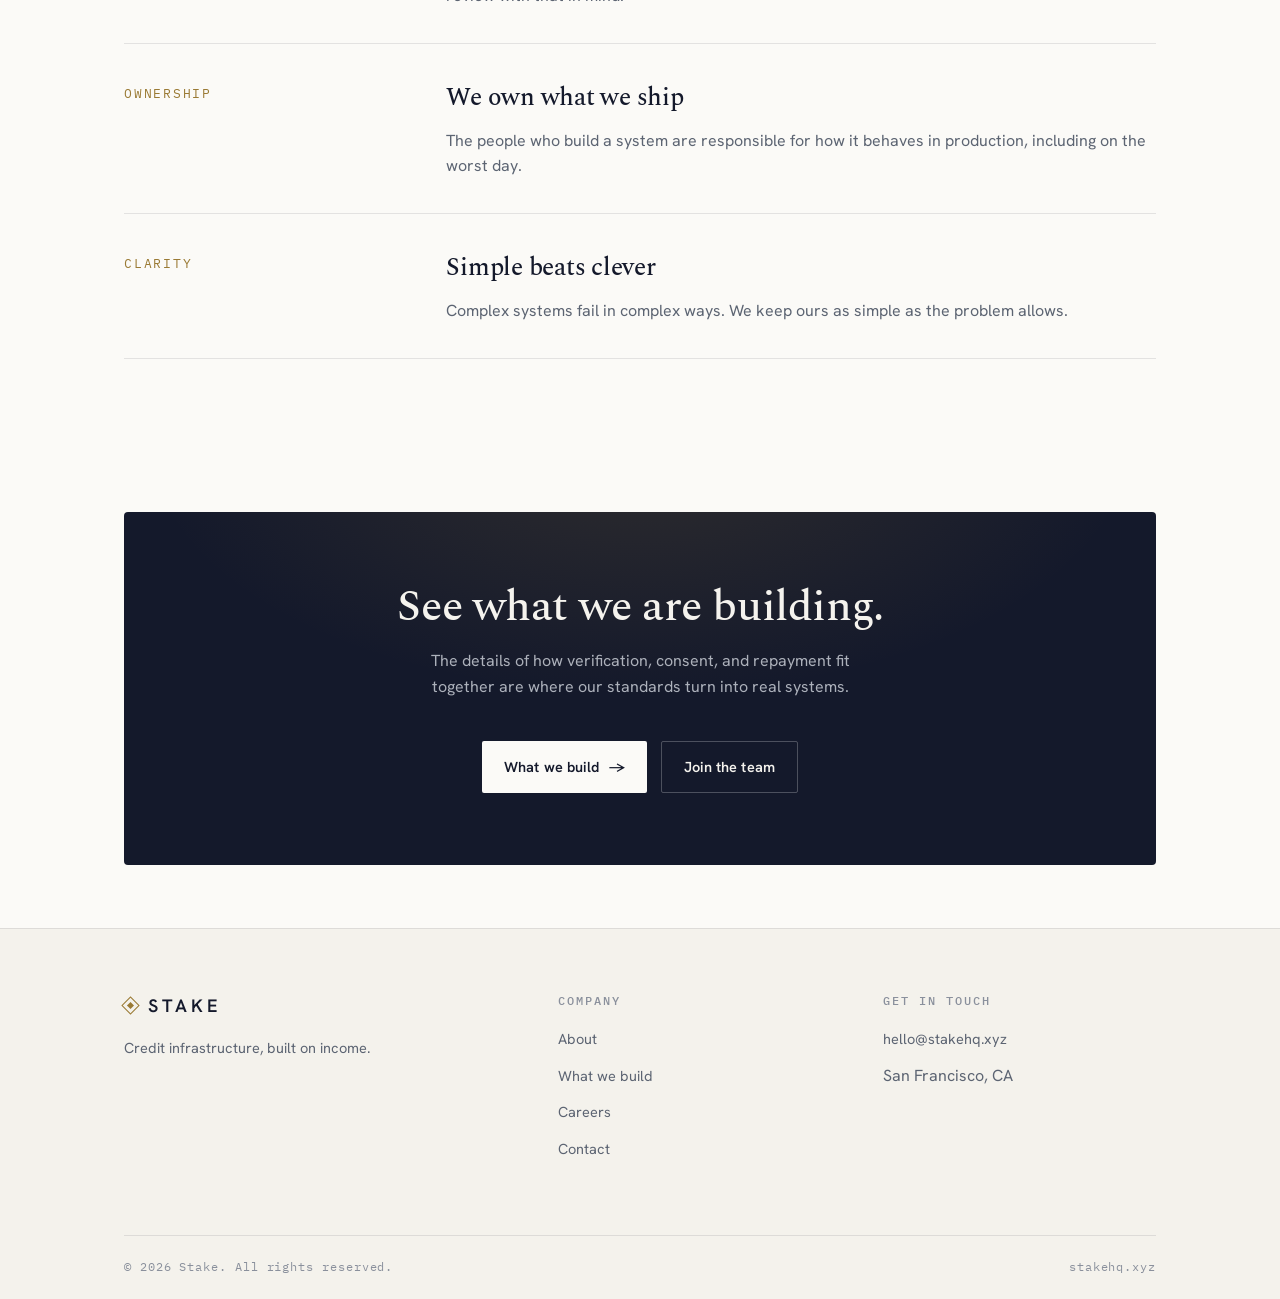
==== commit 9fd855e2: "Copy round 2: lead with income, name the two-sided role Second copy pass on the marketing site. Copy" ====
--- a/about.html
+++ b/about.html
@@ -4,10 +4,10 @@
 <meta charset="UTF-8" />
 <meta name="viewport" content="width=device-width, initial-scale=1.0" />
 <title>Company | Stake</title>
-<meta name="description" content="Stake is a team in San Francisco building infrastructure for credit based on verified income rather than collateral." />
+<meta name="description" content="Stake is a team in San Francisco that connects lenders with borrowers who have verified income and collects repayment from that income." />
 <link rel="canonical" href="https://stakehq.xyz/about.html" />
 <meta property="og:title" content="Company | Stake" />
-<meta property="og:description" content="A team building credit on income, not collateral." />
+<meta property="og:description" content="A team building credit on income." />
 <meta property="og:type" content="website" />
 <meta property="og:url" content="https://stakehq.xyz/about.html" />
 <link rel="preconnect" href="https://fonts.googleapis.com" />
@@ -37,8 +37,8 @@
     <!-- Hero -->
     <section class="wrap hero">
       <p class="eyebrow fade d1">The company</p>
-      <h1 class="display fade d2">A team building credit on<br />income, not collateral.</h1>
-      <p class="lede fade d3">Stake is an engineering-led team based in San Francisco. We build the infrastructure that lets lenders extend unsecured credit based on verified income, and collect repayment at the source of that income.</p>
+      <h1 class="display fade d2">A team building credit<br />on income.</h1>
+      <p class="lede fade d3">Stake is an engineering-led team based in San Francisco. We connect lenders with borrowers whose income is verified at the source, and collect repayment from that income.</p>
       <div class="hairline" aria-hidden="true"></div>
     </section>
 
@@ -51,7 +51,6 @@
         </div>
         <div class="reveal">
           <p class="lede" style="max-width:60ch">The way credit is underwritten has not kept up with how people earn. Lenders lean on collateral and credit files because those are what they can verify and enforce, while the most reliable signal of all, a steady income, is hard for them to see and harder to collect against. The result is that creditworthy people are declined, or pay far more than they should. We started Stake to change that: make verified income the basis for credit, and make repayment at the source of income the norm rather than the exception.</p>
-          <p class="lede" style="max-width:60ch;margin-top:20px">We are early, and we are building carefully. When there is more to share, we will.</p>
         </div>
       </div>
     </section>
@@ -105,7 +104,7 @@
       <div class="footer-top">
         <div>
           <a class="brand" href="index.html"><span class="mark" aria-hidden="true"></span>Stake</a>
-          <p class="footer-blurb">Credit infrastructure. Built on income, not collateral.</p>
+          <p class="footer-blurb">Credit infrastructure, built on income.</p>
         </div>
         <div class="footer-col">
           <h4>Company</h4>
